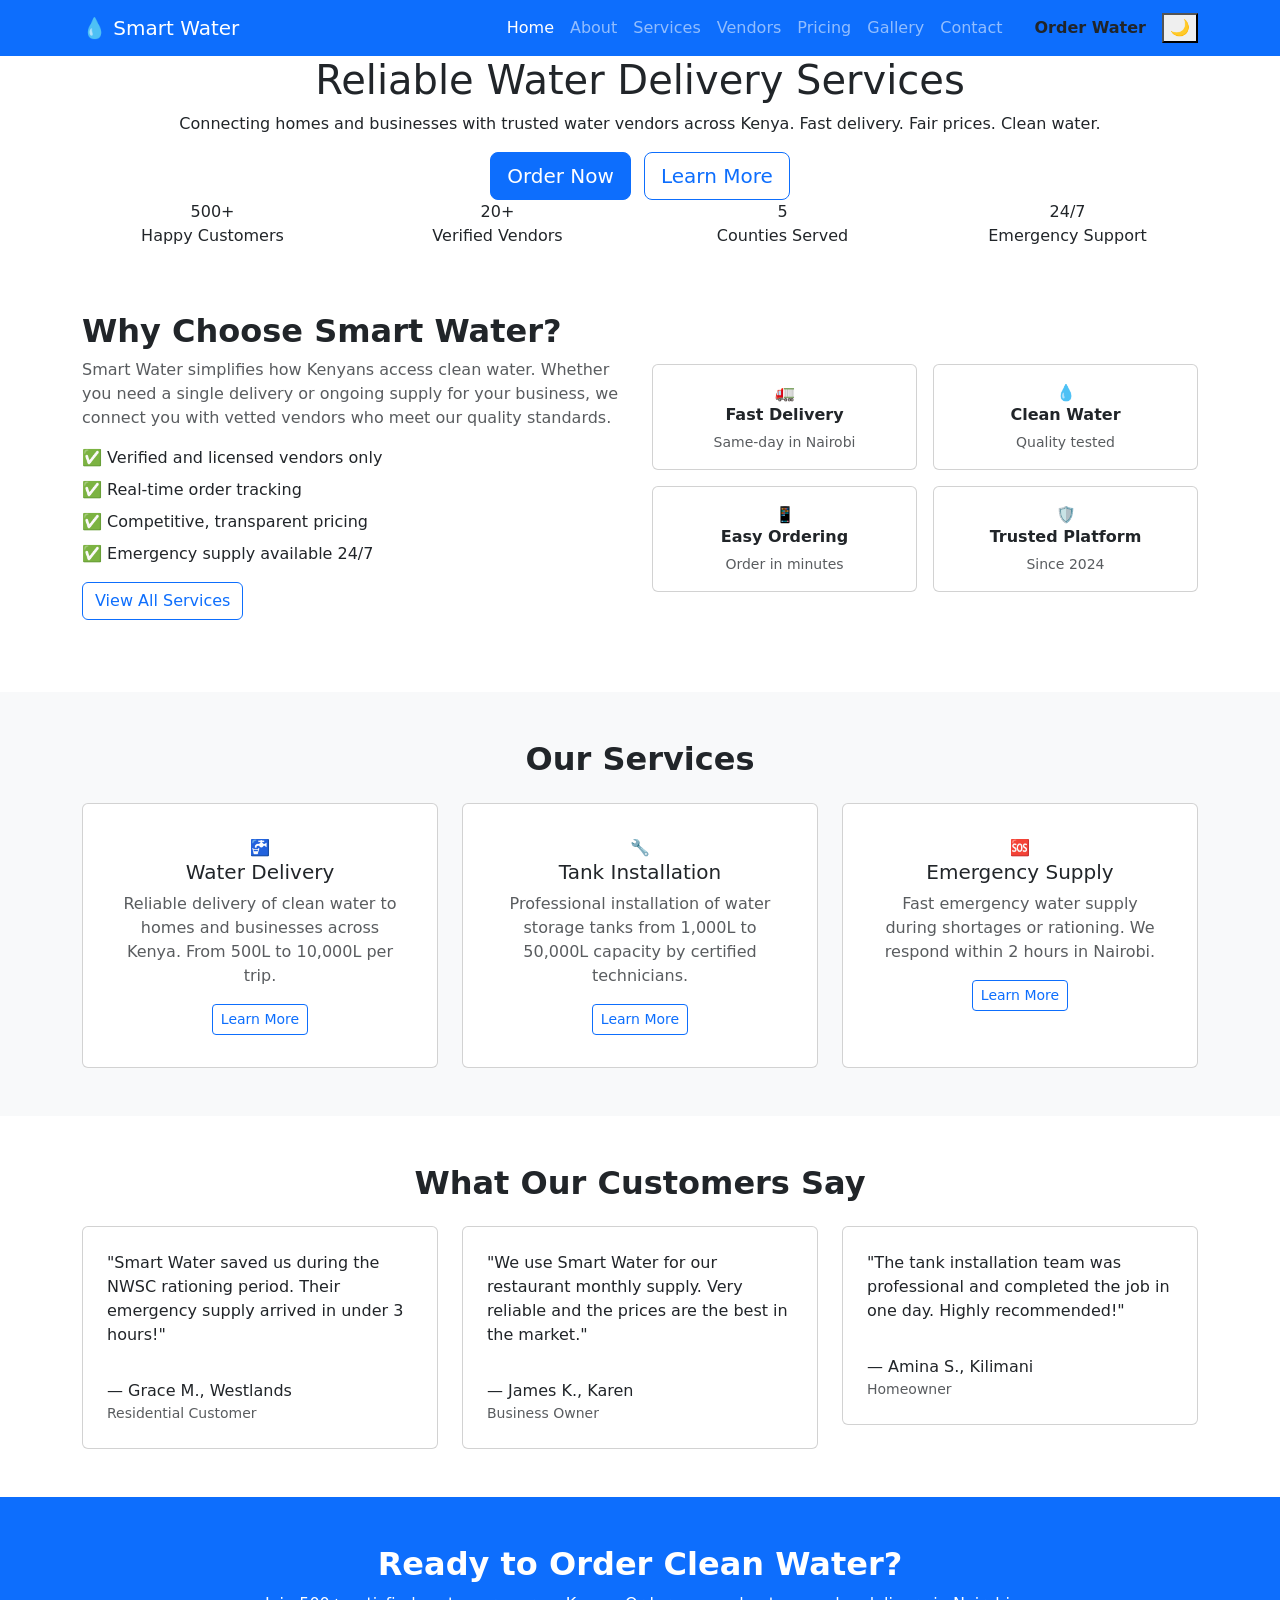
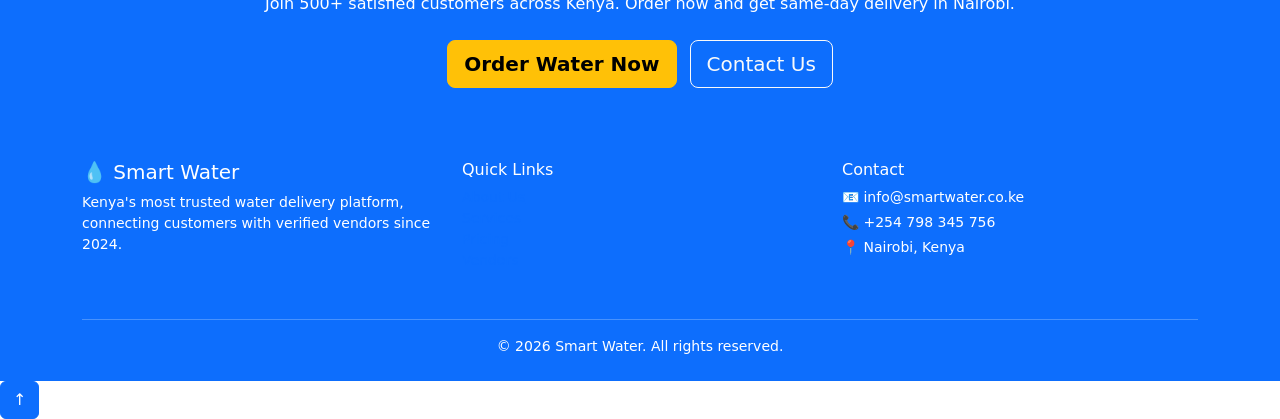
==== index.html @ ba1963ff "Add index.html skeleton with basic structure" ====
<!DOCTYPE html>
<html lang="en">
<head>
    <meta charset="UTF-8">
    <meta name="viewport" content="width=device-width, initial-scale=1.0">
    <title>Smart Water - Reliable Water Delivery in Kenya</title>
    <meta name="description" content="Smart Water connects homes and businesses with trusted water vendors across Kenya. Fast, reliable, and affordable.">
    <link href="https://cdn.jsdelivr.net/npm/bootstrap@5.3.7/dist/css/bootstrap.min.css" rel="stylesheet">
    <link rel="stylesheet" href="css/style.css">
</head>
<body>

<nav class="navbar navbar-expand-lg navbar-dark bg-primary sticky-top">
    <div class="container">
        <a class="navbar-brand" href="index.html">💧 Smart Water</a>
        <button class="navbar-toggler" type="button" data-bs-toggle="collapse" data-bs-target="#navbarNav" aria-controls="navbarNav" aria-expanded="false" aria-label="Toggle navigation">
            <span class="navbar-toggler-icon"></span>
        </button>
        <div class="collapse navbar-collapse" id="navbarNav">
            <ul class="navbar-nav ms-auto align-items-lg-center">
                <li class="nav-item"><a class="nav-link active" href="index.html">Home</a></li>
                <li class="nav-item"><a class="nav-link" href="about.html">About</a></li>
                <li class="nav-item"><a class="nav-link" href="services.html">Services</a></li>
                <li class="nav-item"><a class="nav-link" href="vendors.html">Vendors</a></li>
                <li class="nav-item"><a class="nav-link" href="pricing.html">Pricing</a></li>
                <li class="nav-item"><a class="nav-link" href="gallery.html">Gallery</a></li>
                <li class="nav-item"><a class="nav-link" href="contact.html">Contact</a></li>
                <li class="nav-item"><a class="nav-link btn btn-warning text-dark px-3 ms-2 fw-bold" href="order.html">Order Water</a></li>
                <li class="nav-item"><button id="darkToggle" title="Toggle dark mode">🌙</button></li>
            </ul>
        </div>
    </div>
</nav>

<!-- Hero -->
<section class="hero text-center">
    <div class="container">
        <h1>Reliable Water Delivery Services</h1>
        <p>Connecting homes and businesses with trusted water vendors across Kenya. Fast delivery. Fair prices. Clean water.</p>
        <a href="order.html" class="btn btn-primary btn-lg me-2">Order Now</a>
        <a href="about.html" class="btn btn-outline-primary btn-lg">Learn More</a>
    </div>
</section>

<!-- Stats -->
<section class="stats-section">
    <div class="container">
        <div class="row text-center">
            <div class="col-md-3 col-6 mb-3">
                <div class="stat-number">500+</div>
                <div>Happy Customers</div>
            </div>
            <div class="col-md-3 col-6 mb-3">
                <div class="stat-number">20+</div>
                <div>Verified Vendors</div>
            </div>
            <div class="col-md-3 col-6 mb-3">
                <div class="stat-number">5</div>
                <div>Counties Served</div>
            </div>
            <div class="col-md-3 col-6 mb-3">
                <div class="stat-number">24/7</div>
                <div>Emergency Support</div>
            </div>
        </div>
    </div>
</section>

<!-- Why Choose Us -->
<section class="container py-5">
    <div class="row align-items-center">
        <div class="col-lg-6 mb-4">
            <h2 class="fw-bold">Why Choose Smart Water?</h2>
            <p class="text-muted">Smart Water simplifies how Kenyans access clean water. Whether you need a single delivery or ongoing supply for your business, we connect you with vetted vendors who meet our quality standards.</p>
            <ul class="list-unstyled">
                <li class="mb-2">✅ Verified and licensed vendors only</li>
                <li class="mb-2">✅ Real-time order tracking</li>
                <li class="mb-2">✅ Competitive, transparent pricing</li>
                <li class="mb-2">✅ Emergency supply available 24/7</li>
            </ul>
            <a href="services.html" class="btn btn-outline-primary">View All Services</a>
        </div>
        <div class="col-lg-6">
            <div class="row g-3">
                <div class="col-6">
                    <div class="card text-center p-3">
                        <div class="service-icon">🚛</div>
                        <h6 class="fw-bold">Fast Delivery</h6>
                        <small class="text-muted">Same-day in Nairobi</small>
                    </div>
                </div>
                <div class="col-6">
                    <div class="card text-center p-3">
                        <div class="service-icon">💧</div>
                        <h6 class="fw-bold">Clean Water</h6>
                        <small class="text-muted">Quality tested</small>
                    </div>
                </div>
                <div class="col-6">
                    <div class="card text-center p-3">
                        <div class="service-icon">📱</div>
                        <h6 class="fw-bold">Easy Ordering</h6>
                        <small class="text-muted">Order in minutes</small>
                    </div>
                </div>
                <div class="col-6">
                    <div class="card text-center p-3">
                        <div class="service-icon">🛡️</div>
                        <h6 class="fw-bold">Trusted Platform</h6>
                        <small class="text-muted">Since 2024</small>
                    </div>
                </div>
            </div>
        </div>
    </div>
</section>

<!-- Services -->
<section class="bg-light py-5">
    <div class="container">
        <h2 class="text-center fw-bold mb-4">Our Services</h2>
        <div class="row g-4">
            <div class="col-md-4">
                <div class="card h-100 text-center p-3">
                    <div class="card-body">
                        <div class="service-icon">🚰</div>
                        <h5>Water Delivery</h5>
                        <p class="text-muted">Reliable delivery of clean water to homes and businesses across Kenya. From 500L to 10,000L per trip.</p>
                        <a href="services.html" class="btn btn-outline-primary btn-sm">Learn More</a>
                    </div>
                </div>
            </div>
            <div class="col-md-4">
                <div class="card h-100 text-center p-3">
                    <div class="card-body">
                        <div class="service-icon">🔧</div>
                        <h5>Tank Installation</h5>
                        <p class="text-muted">Professional installation of water storage tanks from 1,000L to 50,000L capacity by certified technicians.</p>
                        <a href="services.html" class="btn btn-outline-primary btn-sm">Learn More</a>
                    </div>
                </div>
            </div>
            <div class="col-md-4">
                <div class="card h-100 text-center p-3">
                    <div class="card-body">
                        <div class="service-icon">🆘</div>
                        <h5>Emergency Supply</h5>
                        <p class="text-muted">Fast emergency water supply during shortages or rationing. We respond within 2 hours in Nairobi.</p>
                        <a href="services.html" class="btn btn-outline-primary btn-sm">Learn More</a>
                    </div>
                </div>
            </div>
        </div>
    </div>
</section>

<!-- Testimonials -->
<section class="container py-5">
    <h2 class="text-center fw-bold mb-4">What Our Customers Say</h2>
    <div class="row g-4">
        <div class="col-md-4">
            <div class="card testimonial-card p-4">
                <p class="quote">"Smart Water saved us during the NWSC rationing period. Their emergency supply arrived in under 3 hours!"</p>
                <div class="author mt-3">— Grace M., Westlands</div>
                <small class="text-muted">Residential Customer</small>
            </div>
        </div>
        <div class="col-md-4">
            <div class="card testimonial-card p-4">
                <p class="quote">"We use Smart Water for our restaurant monthly supply. Very reliable and the prices are the best in the market."</p>
                <div class="author mt-3">— James K., Karen</div>
                <small class="text-muted">Business Owner</small>
            </div>
        </div>
        <div class="col-md-4">
            <div class="card testimonial-card p-4">
                <p class="quote">"The tank installation team was professional and completed the job in one day. Highly recommended!"</p>
                <div class="author mt-3">— Amina S., Kilimani</div>
                <small class="text-muted">Homeowner</small>
            </div>
        </div>
    </div>
</section>

<!-- CTA -->
<section class="bg-primary text-white text-center py-5">
    <div class="container">
        <h2 class="fw-bold">Ready to Order Clean Water?</h2>
        <p class="mb-4">Join 500+ satisfied customers across Kenya. Order now and get same-day delivery in Nairobi.</p>
        <a href="order.html" class="btn btn-warning btn-lg fw-bold me-2">Order Water Now</a>
        <a href="contact.html" class="btn btn-outline-light btn-lg">Contact Us</a>
    </div>
</section>

<footer class="bg-primary text-white p-4">
    <div class="container">
        <div class="row">
            <div class="col-md-4 mb-3">
                <h5>💧 Smart Water</h5>
                <p class="small">Kenya's most trusted water delivery platform, connecting customers with verified vendors since 2024.</p>
            </div>
            <div class="col-md-4 mb-3">
                <h6>Quick Links</h6>
                <ul class="list-unstyled small">
                    <li><a href="about.html">About Us</a></li>
                    <li><a href="services.html">Services</a></li>
                    <li><a href="pricing.html">Pricing</a></li>
                    <li><a href="vendors.html">Vendors</a></li>
                </ul>
            </div>
            <div class="col-md-4 mb-3">
                <h6>Contact</h6>
                <p class="small mb-1">📧 info@smartwater.co.ke</p>
                <p class="small mb-1">📞 +254 798 345 756</p>
                <p class="small">📍 Nairobi, Kenya</p>
            </div>
        </div>
        <hr class="border-light">
        <p class="text-center small mb-0">&copy; 2026 Smart Water. All rights reserved.</p>
    </div>
</footer>

<button id="backToTop" class="btn btn-primary" title="Back to top">↑</button>

<script src="https://cdn.jsdelivr.net/npm/bootstrap@5.3.7/dist/js/bootstrap.bundle.min.js"></script>
<script src="js/script.js"></script>
</body>
</html>
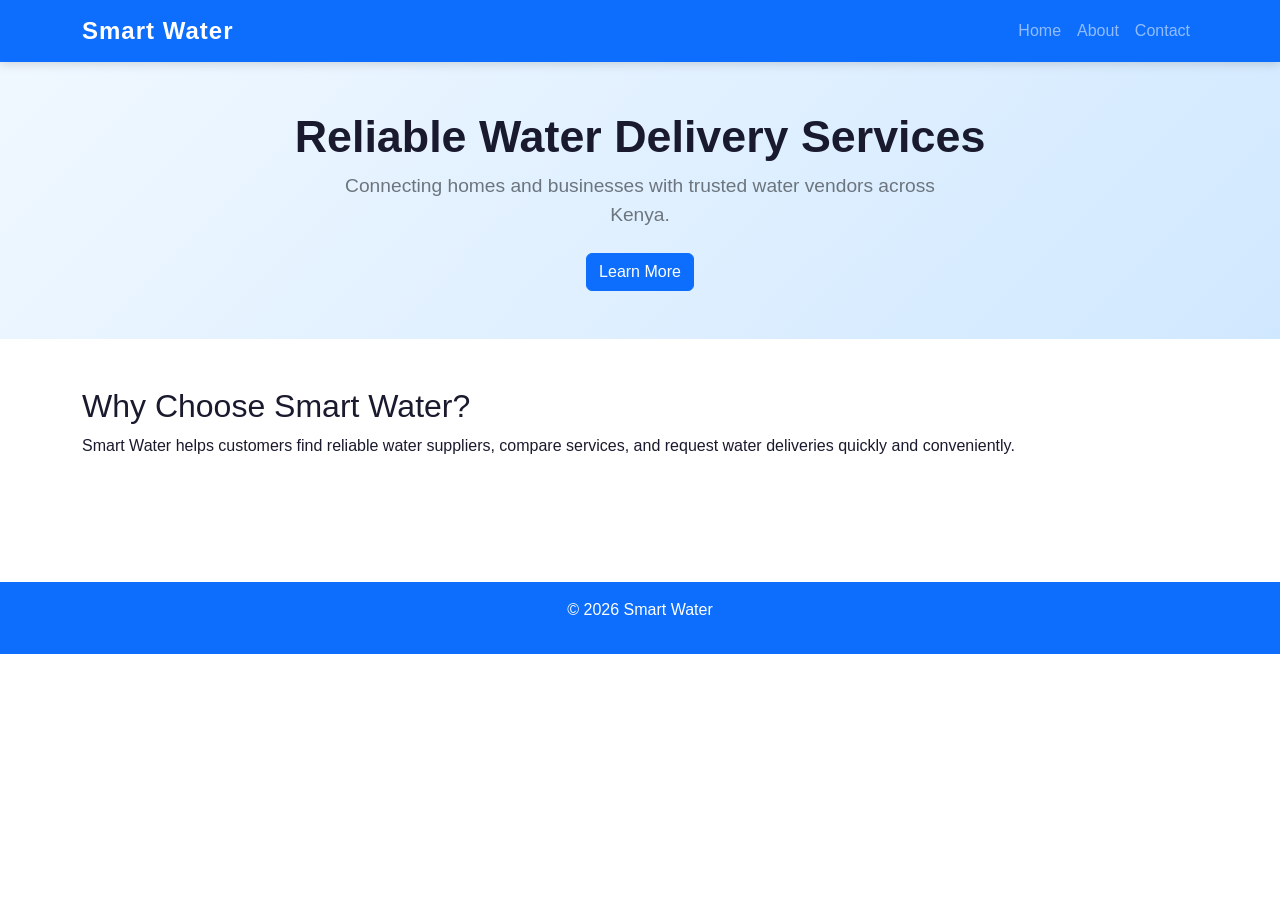
==== commit e8e050cf: "Develop homepage content and hero section" ====
--- a/index.html
+++ b/index.html
@@ -3,226 +3,52 @@
 <head>
     <meta charset="UTF-8">
     <meta name="viewport" content="width=device-width, initial-scale=1.0">
-    <title>Smart Water - Reliable Water Delivery in Kenya</title>
-    <meta name="description" content="Smart Water connects homes and businesses with trusted water vendors across Kenya. Fast, reliable, and affordable.">
+    <title>Smart Water - Home</title>
+
     <link href="https://cdn.jsdelivr.net/npm/bootstrap@5.3.7/dist/css/bootstrap.min.css" rel="stylesheet">
     <link rel="stylesheet" href="css/style.css">
 </head>
 <body>
 
-<nav class="navbar navbar-expand-lg navbar-dark bg-primary sticky-top">
+<nav class="navbar navbar-expand-lg navbar-dark bg-primary">
     <div class="container">
-        <a class="navbar-brand" href="index.html">💧 Smart Water</a>
-        <button class="navbar-toggler" type="button" data-bs-toggle="collapse" data-bs-target="#navbarNav" aria-controls="navbarNav" aria-expanded="false" aria-label="Toggle navigation">
+        <a class="navbar-brand" href="index.html">Smart Water</a>
+
+        <button class="navbar-toggler" type="button" data-bs-toggle="collapse" data-bs-target="#navbarNav">
             <span class="navbar-toggler-icon"></span>
         </button>
+
         <div class="collapse navbar-collapse" id="navbarNav">
-            <ul class="navbar-nav ms-auto align-items-lg-center">
-                <li class="nav-item"><a class="nav-link active" href="index.html">Home</a></li>
+            <ul class="navbar-nav ms-auto">
+                <li class="nav-item"><a class="nav-link" href="index.html">Home</a></li>
                 <li class="nav-item"><a class="nav-link" href="about.html">About</a></li>
-                <li class="nav-item"><a class="nav-link" href="services.html">Services</a></li>
-                <li class="nav-item"><a class="nav-link" href="vendors.html">Vendors</a></li>
-                <li class="nav-item"><a class="nav-link" href="pricing.html">Pricing</a></li>
-                <li class="nav-item"><a class="nav-link" href="gallery.html">Gallery</a></li>
                 <li class="nav-item"><a class="nav-link" href="contact.html">Contact</a></li>
-                <li class="nav-item"><a class="nav-link btn btn-warning text-dark px-3 ms-2 fw-bold" href="order.html">Order Water</a></li>
-                <li class="nav-item"><button id="darkToggle" title="Toggle dark mode">🌙</button></li>
             </ul>
         </div>
     </div>
 </nav>
 
-<!-- Hero -->
-<section class="hero text-center">
+<section class="hero text-center py-5">
     <div class="container">
         <h1>Reliable Water Delivery Services</h1>
-        <p>Connecting homes and businesses with trusted water vendors across Kenya. Fast delivery. Fair prices. Clean water.</p>
-        <a href="order.html" class="btn btn-primary btn-lg me-2">Order Now</a>
-        <a href="about.html" class="btn btn-outline-primary btn-lg">Learn More</a>
+        <p>Connecting homes and businesses with trusted water vendors across Kenya.</p>
+        <a href="about.html" class="btn btn-primary">Learn More</a>
     </div>
 </section>
 
-<!-- Stats -->
-<section class="stats-section">
-    <div class="container">
-        <div class="row text-center">
-            <div class="col-md-3 col-6 mb-3">
-                <div class="stat-number">500+</div>
-                <div>Happy Customers</div>
-            </div>
-            <div class="col-md-3 col-6 mb-3">
-                <div class="stat-number">20+</div>
-                <div>Verified Vendors</div>
-            </div>
-            <div class="col-md-3 col-6 mb-3">
-                <div class="stat-number">5</div>
-                <div>Counties Served</div>
-            </div>
-            <div class="col-md-3 col-6 mb-3">
-                <div class="stat-number">24/7</div>
-                <div>Emergency Support</div>
-            </div>
-        </div>
-    </div>
+<section class="container py-5">
+    <h2>Why Choose Smart Water?</h2>
+    <p>
+        Smart Water helps customers find reliable water suppliers,
+        compare services, and request water deliveries quickly and conveniently.
+    </p>
 </section>
 
-<!-- Why Choose Us -->
-<section class="container py-5">
-    <div class="row align-items-center">
-        <div class="col-lg-6 mb-4">
-            <h2 class="fw-bold">Why Choose Smart Water?</h2>
-            <p class="text-muted">Smart Water simplifies how Kenyans access clean water. Whether you need a single delivery or ongoing supply for your business, we connect you with vetted vendors who meet our quality standards.</p>
-            <ul class="list-unstyled">
-                <li class="mb-2">✅ Verified and licensed vendors only</li>
-                <li class="mb-2">✅ Real-time order tracking</li>
-                <li class="mb-2">✅ Competitive, transparent pricing</li>
-                <li class="mb-2">✅ Emergency supply available 24/7</li>
-            </ul>
-            <a href="services.html" class="btn btn-outline-primary">View All Services</a>
-        </div>
-        <div class="col-lg-6">
-            <div class="row g-3">
-                <div class="col-6">
-                    <div class="card text-center p-3">
-                        <div class="service-icon">🚛</div>
-                        <h6 class="fw-bold">Fast Delivery</h6>
-                        <small class="text-muted">Same-day in Nairobi</small>
-                    </div>
-                </div>
-                <div class="col-6">
-                    <div class="card text-center p-3">
-                        <div class="service-icon">💧</div>
-                        <h6 class="fw-bold">Clean Water</h6>
-                        <small class="text-muted">Quality tested</small>
-                    </div>
-                </div>
-                <div class="col-6">
-                    <div class="card text-center p-3">
-                        <div class="service-icon">📱</div>
-                        <h6 class="fw-bold">Easy Ordering</h6>
-                        <small class="text-muted">Order in minutes</small>
-                    </div>
-                </div>
-                <div class="col-6">
-                    <div class="card text-center p-3">
-                        <div class="service-icon">🛡️</div>
-                        <h6 class="fw-bold">Trusted Platform</h6>
-                        <small class="text-muted">Since 2024</small>
-                    </div>
-                </div>
-            </div>
-        </div>
-    </div>
-</section>
-
-<!-- Services -->
-<section class="bg-light py-5">
-    <div class="container">
-        <h2 class="text-center fw-bold mb-4">Our Services</h2>
-        <div class="row g-4">
-            <div class="col-md-4">
-                <div class="card h-100 text-center p-3">
-                    <div class="card-body">
-                        <div class="service-icon">🚰</div>
-                        <h5>Water Delivery</h5>
-                        <p class="text-muted">Reliable delivery of clean water to homes and businesses across Kenya. From 500L to 10,000L per trip.</p>
-                        <a href="services.html" class="btn btn-outline-primary btn-sm">Learn More</a>
-                    </div>
-                </div>
-            </div>
-            <div class="col-md-4">
-                <div class="card h-100 text-center p-3">
-                    <div class="card-body">
-                        <div class="service-icon">🔧</div>
-                        <h5>Tank Installation</h5>
-                        <p class="text-muted">Professional installation of water storage tanks from 1,000L to 50,000L capacity by certified technicians.</p>
-                        <a href="services.html" class="btn btn-outline-primary btn-sm">Learn More</a>
-                    </div>
-                </div>
-            </div>
-            <div class="col-md-4">
-                <div class="card h-100 text-center p-3">
-                    <div class="card-body">
-                        <div class="service-icon">🆘</div>
-                        <h5>Emergency Supply</h5>
-                        <p class="text-muted">Fast emergency water supply during shortages or rationing. We respond within 2 hours in Nairobi.</p>
-                        <a href="services.html" class="btn btn-outline-primary btn-sm">Learn More</a>
-                    </div>
-                </div>
-            </div>
-        </div>
-    </div>
-</section>
-
-<!-- Testimonials -->
-<section class="container py-5">
-    <h2 class="text-center fw-bold mb-4">What Our Customers Say</h2>
-    <div class="row g-4">
-        <div class="col-md-4">
-            <div class="card testimonial-card p-4">
-                <p class="quote">"Smart Water saved us during the NWSC rationing period. Their emergency supply arrived in under 3 hours!"</p>
-                <div class="author mt-3">— Grace M., Westlands</div>
-                <small class="text-muted">Residential Customer</small>
-            </div>
-        </div>
-        <div class="col-md-4">
-            <div class="card testimonial-card p-4">
-                <p class="quote">"We use Smart Water for our restaurant monthly supply. Very reliable and the prices are the best in the market."</p>
-                <div class="author mt-3">— James K., Karen</div>
-                <small class="text-muted">Business Owner</small>
-            </div>
-        </div>
-        <div class="col-md-4">
-            <div class="card testimonial-card p-4">
-                <p class="quote">"The tank installation team was professional and completed the job in one day. Highly recommended!"</p>
-                <div class="author mt-3">— Amina S., Kilimani</div>
-                <small class="text-muted">Homeowner</small>
-            </div>
-        </div>
-    </div>
-</section>
-
-<!-- CTA -->
-<section class="bg-primary text-white text-center py-5">
-    <div class="container">
-        <h2 class="fw-bold">Ready to Order Clean Water?</h2>
-        <p class="mb-4">Join 500+ satisfied customers across Kenya. Order now and get same-day delivery in Nairobi.</p>
-        <a href="order.html" class="btn btn-warning btn-lg fw-bold me-2">Order Water Now</a>
-        <a href="contact.html" class="btn btn-outline-light btn-lg">Contact Us</a>
-    </div>
-</section>
-
-<footer class="bg-primary text-white p-4">
-    <div class="container">
-        <div class="row">
-            <div class="col-md-4 mb-3">
-                <h5>💧 Smart Water</h5>
-                <p class="small">Kenya's most trusted water delivery platform, connecting customers with verified vendors since 2024.</p>
-            </div>
-            <div class="col-md-4 mb-3">
-                <h6>Quick Links</h6>
-                <ul class="list-unstyled small">
-                    <li><a href="about.html">About Us</a></li>
-                    <li><a href="services.html">Services</a></li>
-                    <li><a href="pricing.html">Pricing</a></li>
-                    <li><a href="vendors.html">Vendors</a></li>
-                </ul>
-            </div>
-            <div class="col-md-4 mb-3">
-                <h6>Contact</h6>
-                <p class="small mb-1">📧 info@smartwater.co.ke</p>
-                <p class="small mb-1">📞 +254 798 345 756</p>
-                <p class="small">📍 Nairobi, Kenya</p>
-            </div>
-        </div>
-        <hr class="border-light">
-        <p class="text-center small mb-0">&copy; 2026 Smart Water. All rights reserved.</p>
-    </div>
+<footer class="bg-primary text-white text-center p-3">
+    <p>&copy; 2026 Smart Water</p>
 </footer>
 
-<button id="backToTop" class="btn btn-primary" title="Back to top">↑</button>
+<script src="https://cdn.jsdelivr.net/npm/bootstrap@5.3.7/dist/js/bootstrap.bundle.min.js"></script>
 
-<script src="https://cdn.jsdelivr.net/npm/bootstrap@5.3.7/dist/js/bootstrap.bundle.min.js"></script>
-<script src="js/script.js"></script>
 </body>
-</html>
+</html>
--- a/css/style.css
+++ b/css/style.css
@@ -0,0 +1,201 @@
+/* =========================================
+   Smart Water - Main Stylesheet
+   ========================================= */
+
+:root {
+  --primary: #0d6efd;
+  --primary-dark: #0b5ed7;
+  --accent: #17a2b8;
+  --light-bg: #f0f8ff;
+  --text-dark: #1a1a2e;
+  --text-muted: #6c757d;
+  --card-shadow: 0 4px 16px rgba(13,110,253,0.10);
+  --transition: all 0.3s ease;
+}
+
+/* Dark Mode */
+body.dark-mode {
+  background-color: #121212;
+  color: #e0e0e0;
+}
+body.dark-mode .navbar { background-color: #1a1a2e !important; }
+body.dark-mode .card { background-color: #1e1e2e; border-color: #333; color: #e0e0e0; }
+body.dark-mode footer { background-color: #1a1a2e !important; }
+body.dark-mode .page-header { background: linear-gradient(135deg, #1a1a2e, #0d3b6e); }
+body.dark-mode .hero { background-color: #1e1e2e; }
+body.dark-mode .table { color: #e0e0e0; }
+body.dark-mode .form-control,
+body.dark-mode .form-select { background-color: #2a2a3e; color: #e0e0e0; border-color: #444; }
+
+/* General */
+body {
+  font-family: 'Segoe UI', Arial, sans-serif;
+  color: var(--text-dark);
+  transition: var(--transition);
+}
+
+a { transition: var(--transition); }
+
+/* Navbar */
+.navbar {
+  box-shadow: 0 2px 10px rgba(0,0,0,0.15);
+}
+.navbar-brand {
+  font-size: 1.5rem;
+  font-weight: 700;
+  letter-spacing: 1px;
+}
+.nav-link { font-weight: 500; }
+.nav-link:hover { color: #a8d4ff !important; }
+
+/* Dark Mode Toggle */
+#darkToggle {
+  cursor: pointer;
+  font-size: 1.2rem;
+  border: none;
+  background: transparent;
+  color: white;
+  margin-left: 10px;
+}
+
+/* Hero Section */
+.hero {
+  background: linear-gradient(135deg, var(--light-bg), #d0e8ff);
+  padding: 80px 0;
+}
+.hero h1 {
+  font-size: 2.8rem;
+  font-weight: 700;
+  color: var(--text-dark);
+}
+.hero p {
+  font-size: 1.2rem;
+  color: var(--text-muted);
+  max-width: 600px;
+  margin: 0 auto 1.5rem;
+}
+
+/* Page Header (inner pages) */
+.page-header {
+  background: linear-gradient(135deg, #0d6efd, #17a2b8);
+  color: white;
+  text-align: center;
+  padding: 60px 0;
+}
+.page-header h1 { font-weight: 700; margin-bottom: 0.5rem; }
+.page-header p { opacity: 0.9; font-size: 1.1rem; }
+
+/* Cards */
+.card {
+  border: none;
+  box-shadow: var(--card-shadow);
+  border-radius: 12px;
+  transition: var(--transition);
+}
+.card:hover {
+  transform: translateY(-5px);
+  box-shadow: 0 8px 24px rgba(13,110,253,0.18);
+}
+.card-body h4, .card-body h5 { color: var(--primary); font-weight: 600; }
+
+/* Service Icon Cards */
+.service-icon {
+  font-size: 2.5rem;
+  margin-bottom: 1rem;
+}
+
+/* Stats Section */
+.stats-section {
+  background: linear-gradient(135deg, var(--primary), #17a2b8);
+  color: white;
+  padding: 60px 0;
+}
+.stat-number {
+  font-size: 2.5rem;
+  font-weight: 700;
+}
+
+/* Testimonials */
+.testimonial-card {
+  border-left: 4px solid var(--primary);
+}
+.testimonial-card .quote { font-style: italic; font-size: 1.05rem; }
+.testimonial-card .author { font-weight: 600; color: var(--primary); }
+
+/* Forms */
+.custom-form .form-control,
+.custom-form .form-select {
+  border-radius: 8px;
+  padding: 12px 16px;
+  border: 2px solid #e0e0e0;
+  transition: var(--transition);
+}
+.custom-form .form-control:focus,
+.custom-form .form-select:focus {
+  border-color: var(--primary);
+  box-shadow: 0 0 0 3px rgba(13,110,253,0.15);
+}
+.custom-form label { font-weight: 600; color: var(--text-dark); }
+
+/* Validation Styles */
+.form-control.is-valid { border-color: #28a745; }
+.form-control.is-invalid { border-color: #dc3545; }
+.invalid-feedback { display: block; }
+
+/* Gallery */
+.gallery-img {
+  width: 100%;
+  height: 220px;
+  object-fit: cover;
+  border-radius: 10px;
+  transition: var(--transition);
+}
+.gallery-item:hover .gallery-img {
+  transform: scale(1.03);
+  box-shadow: 0 8px 24px rgba(0,0,0,0.18);
+}
+.gallery-filter .btn {
+  border-radius: 50px;
+  padding: 6px 20px;
+  margin: 4px;
+}
+
+/* Pricing */
+.pricing-card { text-align: center; }
+.pricing-card .price { font-size: 2.5rem; font-weight: 700; color: var(--primary); }
+.pricing-card .period { color: var(--text-muted); font-size: 0.9rem; }
+.pricing-card.featured { border: 3px solid var(--primary); }
+.pricing-card.featured .card-header {
+  background: var(--primary);
+  color: white;
+  font-weight: 700;
+}
+
+/* Table */
+.table-hover tbody tr:hover { background-color: #e8f0fe; }
+
+/* Footer */
+footer {
+  margin-top: 60px;
+}
+footer a { color: #a8d4ff; text-decoration: none; }
+footer a:hover { color: white; }
+
+/* Back to Top */
+#backToTop {
+  position: fixed;
+  bottom: 30px;
+  right: 30px;
+  display: none;
+  z-index: 999;
+  border-radius: 50%;
+  width: 48px;
+  height: 48px;
+  font-size: 1.3rem;
+}
+
+/* Responsive */
+@media (max-width: 768px) {
+  .hero h1 { font-size: 2rem; }
+  .stat-number { font-size: 2rem; }
+}
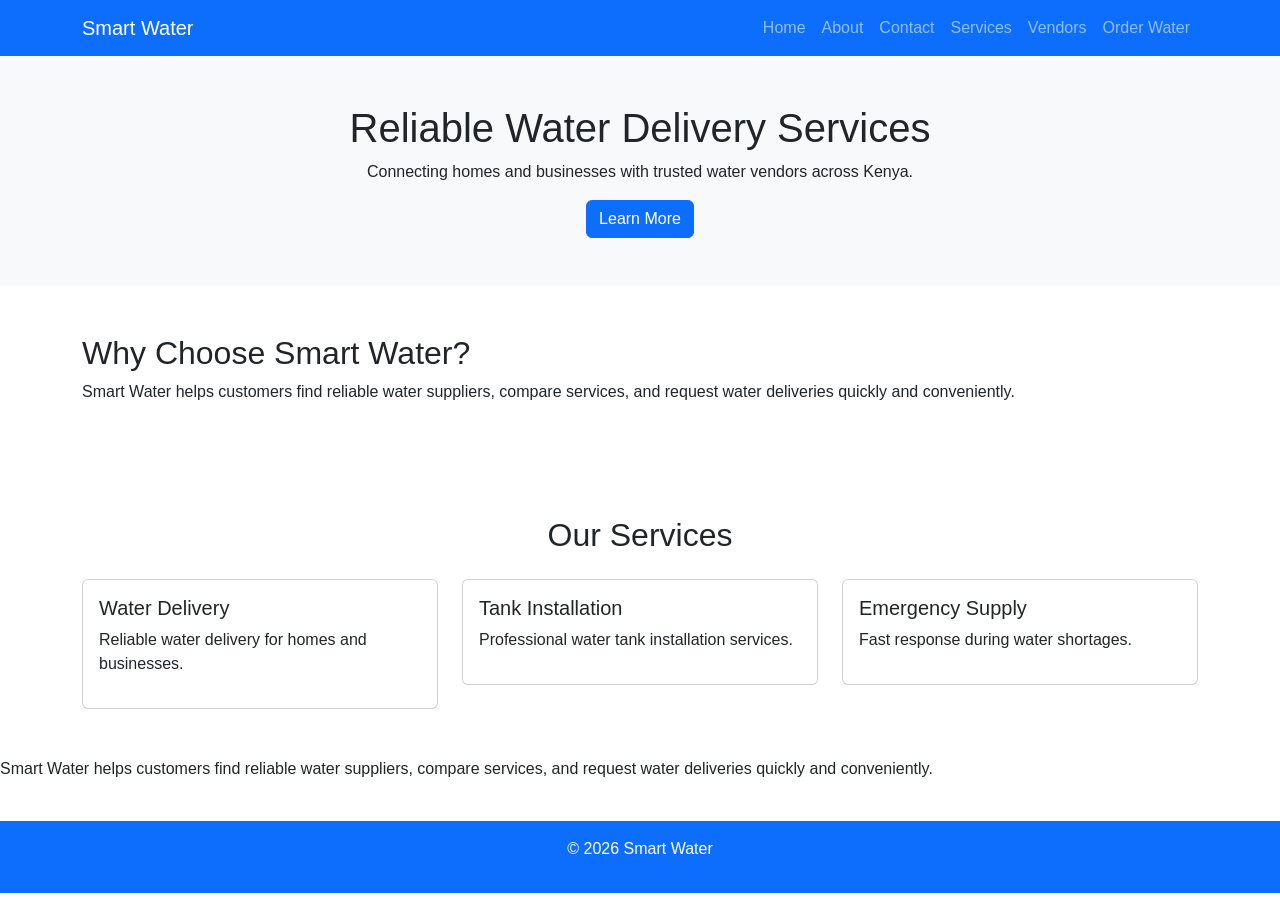
==== commit 2f0d6dc0: "Create services page" ====
--- a/index.html
+++ b/index.html
@@ -23,6 +23,10 @@
                 <li class="nav-item"><a class="nav-link" href="index.html">Home</a></li>
                 <li class="nav-item"><a class="nav-link" href="about.html">About</a></li>
                 <li class="nav-item"><a class="nav-link" href="contact.html">Contact</a></li>
+                <li class="nav-item"><a class="nav-link" href="services.html">Services</a></li>
+                <li class="nav-item"><a class="nav-link" href="vendors.html">Vendors</a></li>
+                <li class="nav-item"><a class="nav-link" href="order.html">Order Water</a></li>
+                
             </ul>
         </div>
     </div>
@@ -44,6 +48,44 @@
     </p>
 </section>
 
+<section class="container py-5">
+    <h2 class="text-center mb-4">Our Services</h2>
+
+    <div class="row">
+        <div class="col-md-4">
+            <div class="card">
+                <div class="card-body">
+                    <h5>Water Delivery</h5>
+                    <p>Reliable water delivery for homes and businesses.</p>
+                </div>
+            </div>
+        </div>
+
+        <div class="col-md-4">
+            <div class="card">
+                <div class="card-body">
+                    <h5>Tank Installation</h5>
+                    <p>Professional water tank installation services.</p>
+                </div>
+            </div>
+        </div>
+
+        <div class="col-md-4">
+            <div class="card">
+                <div class="card-body">
+                    <h5>Emergency Supply</h5>
+                    <p>Fast response during water shortages.</p>
+                </div>
+            </div>
+        </div>
+    </div>
+</section>
+    <p>
+        Smart Water helps customers find reliable water suppliers,
+        compare services, and request water deliveries quickly and conveniently.
+    </p>
+</section>
+
 <footer class="bg-primary text-white text-center p-3">
     <p>&copy; 2026 Smart Water</p>
 </footer>
--- a/css/style.css
+++ b/css/style.css
@@ -1,201 +1,11 @@
-/* =========================================
-   Smart Water - Main Stylesheet
-   ========================================= */
-
-:root {
-  --primary: #0d6efd;
-  --primary-dark: #0b5ed7;
-  --accent: #17a2b8;
-  --light-bg: #f0f8ff;
-  --text-dark: #1a1a2e;
-  --text-muted: #6c757d;
-  --card-shadow: 0 4px 16px rgba(13,110,253,0.10);
-  --transition: all 0.3s ease;
+body{
+    font-family: Arial, sans-serif;
 }
 
-/* Dark Mode */
-body.dark-mode {
-  background-color: #121212;
-  color: #e0e0e0;
-}
-body.dark-mode .navbar { background-color: #1a1a2e !important; }
-body.dark-mode .card { background-color: #1e1e2e; border-color: #333; color: #e0e0e0; }
-body.dark-mode footer { background-color: #1a1a2e !important; }
-body.dark-mode .page-header { background: linear-gradient(135deg, #1a1a2e, #0d3b6e); }
-body.dark-mode .hero { background-color: #1e1e2e; }
-body.dark-mode .table { color: #e0e0e0; }
-body.dark-mode .form-control,
-body.dark-mode .form-select { background-color: #2a2a3e; color: #e0e0e0; border-color: #444; }
-
-/* General */
-body {
-  font-family: 'Segoe UI', Arial, sans-serif;
-  color: var(--text-dark);
-  transition: var(--transition);
+.hero{
+    background-color:#f8f9fa;
 }
 
-a { transition: var(--transition); }
-
-/* Navbar */
-.navbar {
-  box-shadow: 0 2px 10px rgba(0,0,0,0.15);
-}
-.navbar-brand {
-  font-size: 1.5rem;
-  font-weight: 700;
-  letter-spacing: 1px;
-}
-.nav-link { font-weight: 500; }
-.nav-link:hover { color: #a8d4ff !important; }
-
-/* Dark Mode Toggle */
-#darkToggle {
-  cursor: pointer;
-  font-size: 1.2rem;
-  border: none;
-  background: transparent;
-  color: white;
-  margin-left: 10px;
-}
-
-/* Hero Section */
-.hero {
-  background: linear-gradient(135deg, var(--light-bg), #d0e8ff);
-  padding: 80px 0;
-}
-.hero h1 {
-  font-size: 2.8rem;
-  font-weight: 700;
-  color: var(--text-dark);
-}
-.hero p {
-  font-size: 1.2rem;
-  color: var(--text-muted);
-  max-width: 600px;
-  margin: 0 auto 1.5rem;
-}
-
-/* Page Header (inner pages) */
-.page-header {
-  background: linear-gradient(135deg, #0d6efd, #17a2b8);
-  color: white;
-  text-align: center;
-  padding: 60px 0;
-}
-.page-header h1 { font-weight: 700; margin-bottom: 0.5rem; }
-.page-header p { opacity: 0.9; font-size: 1.1rem; }
-
-/* Cards */
-.card {
-  border: none;
-  box-shadow: var(--card-shadow);
-  border-radius: 12px;
-  transition: var(--transition);
-}
-.card:hover {
-  transform: translateY(-5px);
-  box-shadow: 0 8px 24px rgba(13,110,253,0.18);
-}
-.card-body h4, .card-body h5 { color: var(--primary); font-weight: 600; }
-
-/* Service Icon Cards */
-.service-icon {
-  font-size: 2.5rem;
-  margin-bottom: 1rem;
-}
-
-/* Stats Section */
-.stats-section {
-  background: linear-gradient(135deg, var(--primary), #17a2b8);
-  color: white;
-  padding: 60px 0;
-}
-.stat-number {
-  font-size: 2.5rem;
-  font-weight: 700;
-}
-
-/* Testimonials */
-.testimonial-card {
-  border-left: 4px solid var(--primary);
-}
-.testimonial-card .quote { font-style: italic; font-size: 1.05rem; }
-.testimonial-card .author { font-weight: 600; color: var(--primary); }
-
-/* Forms */
-.custom-form .form-control,
-.custom-form .form-select {
-  border-radius: 8px;
-  padding: 12px 16px;
-  border: 2px solid #e0e0e0;
-  transition: var(--transition);
-}
-.custom-form .form-control:focus,
-.custom-form .form-select:focus {
-  border-color: var(--primary);
-  box-shadow: 0 0 0 3px rgba(13,110,253,0.15);
-}
-.custom-form label { font-weight: 600; color: var(--text-dark); }
-
-/* Validation Styles */
-.form-control.is-valid { border-color: #28a745; }
-.form-control.is-invalid { border-color: #dc3545; }
-.invalid-feedback { display: block; }
-
-/* Gallery */
-.gallery-img {
-  width: 100%;
-  height: 220px;
-  object-fit: cover;
-  border-radius: 10px;
-  transition: var(--transition);
-}
-.gallery-item:hover .gallery-img {
-  transform: scale(1.03);
-  box-shadow: 0 8px 24px rgba(0,0,0,0.18);
-}
-.gallery-filter .btn {
-  border-radius: 50px;
-  padding: 6px 20px;
-  margin: 4px;
-}
-
-/* Pricing */
-.pricing-card { text-align: center; }
-.pricing-card .price { font-size: 2.5rem; font-weight: 700; color: var(--primary); }
-.pricing-card .period { color: var(--text-muted); font-size: 0.9rem; }
-.pricing-card.featured { border: 3px solid var(--primary); }
-.pricing-card.featured .card-header {
-  background: var(--primary);
-  color: white;
-  font-weight: 700;
-}
-
-/* Table */
-.table-hover tbody tr:hover { background-color: #e8f0fe; }
-
-/* Footer */
-footer {
-  margin-top: 60px;
-}
-footer a { color: #a8d4ff; text-decoration: none; }
-footer a:hover { color: white; }
-
-/* Back to Top */
-#backToTop {
-  position: fixed;
-  bottom: 30px;
-  right: 30px;
-  display: none;
-  z-index: 999;
-  border-radius: 50%;
-  width: 48px;
-  height: 48px;
-  font-size: 1.3rem;
-}
-
-/* Responsive */
-@media (max-width: 768px) {
-  .hero h1 { font-size: 2rem; }
-  .stat-number { font-size: 2rem; }
-}
+footer{
+    margin-top:40px;
+}
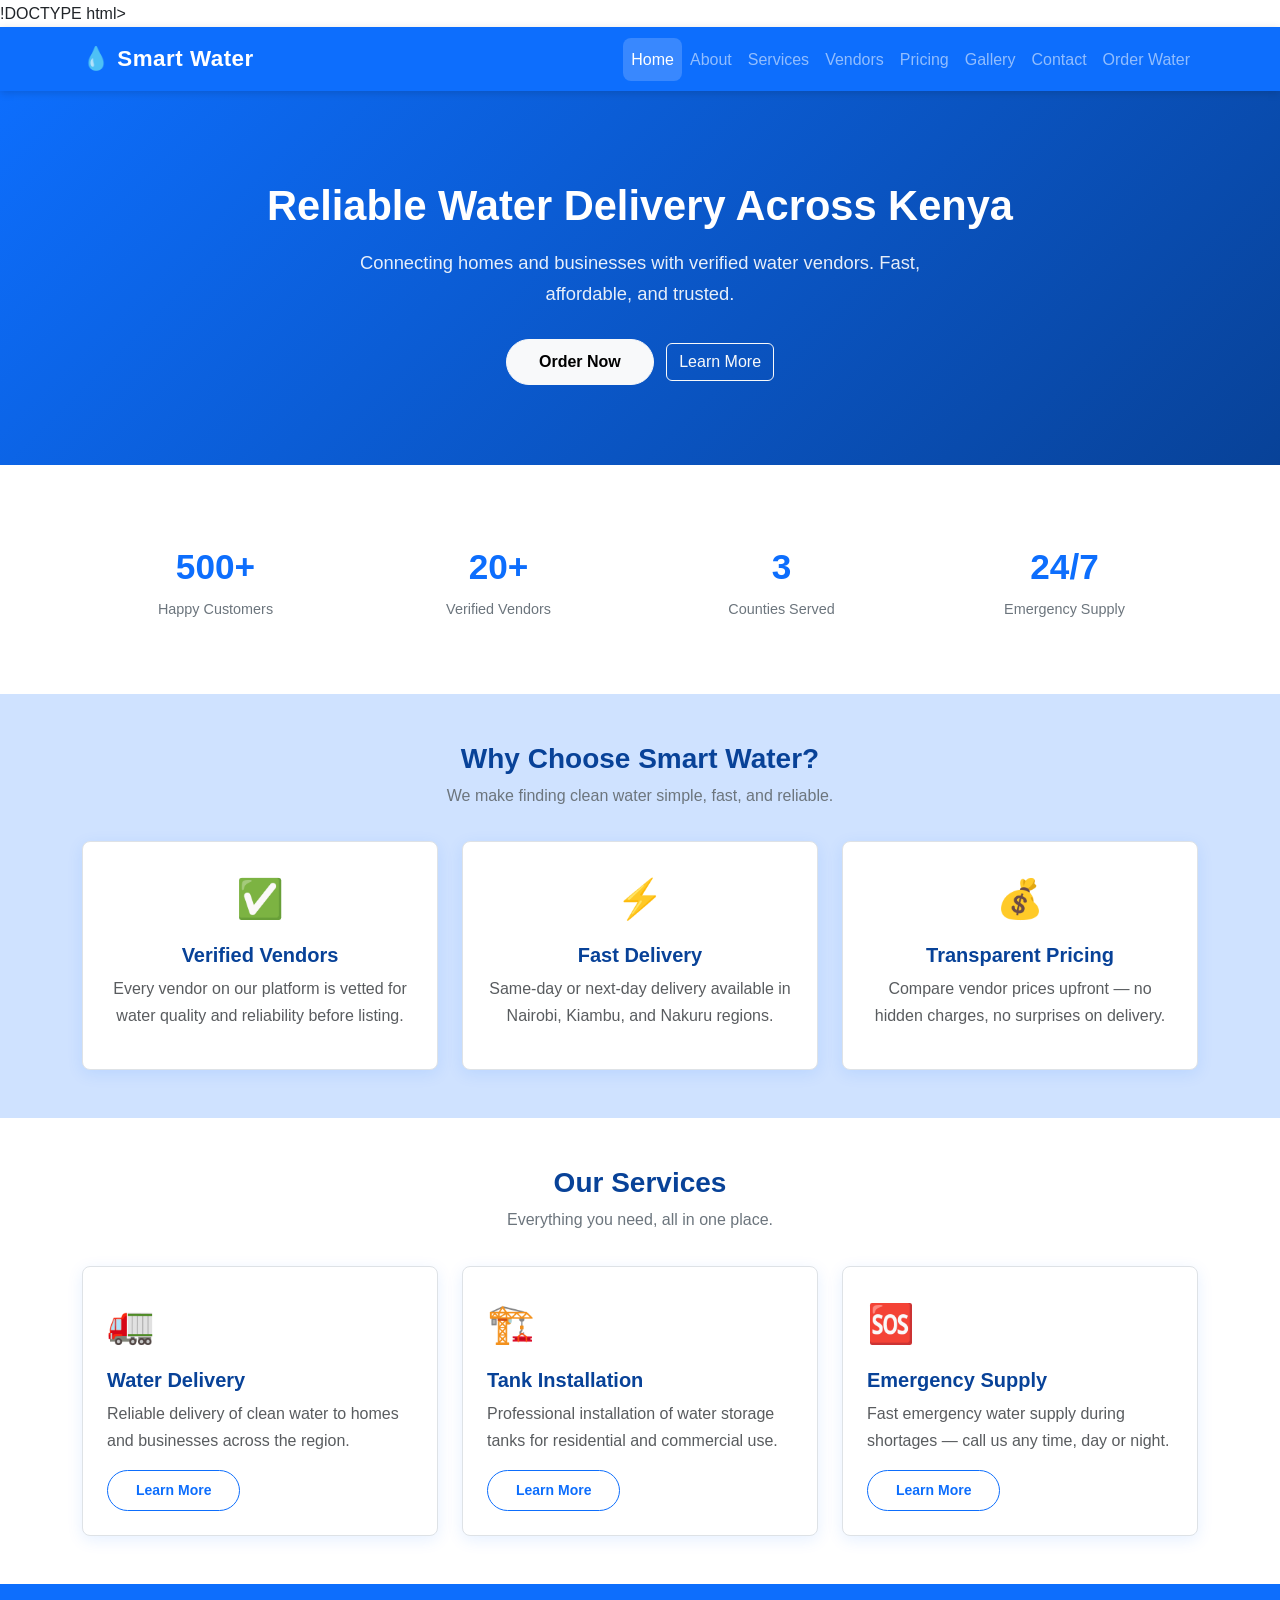
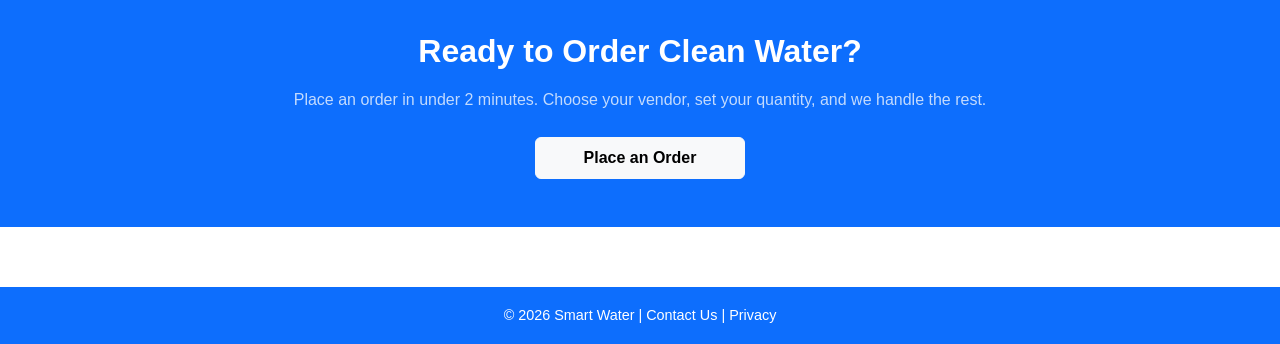
==== commit 1ba88594: "Improve homepage: fix markup, add stats section and CTA banner" ====
--- a/index.html
+++ b/index.html
@@ -1,96 +1,178 @@
-<!DOCTYPE html>
+!DOCTYPE html>
 <html lang="en">
 <head>
     <meta charset="UTF-8">
     <meta name="viewport" content="width=device-width, initial-scale=1.0">
-    <title>Smart Water - Home</title>
-
+    <title>Smart Water – Reliable Water Delivery in Kenya</title>
+ 
     <link href="https://cdn.jsdelivr.net/npm/bootstrap@5.3.7/dist/css/bootstrap.min.css" rel="stylesheet">
     <link rel="stylesheet" href="css/style.css">
 </head>
 <body>
-
+ 
+<!-- ===== NAVIGATION ===== -->
 <nav class="navbar navbar-expand-lg navbar-dark bg-primary">
     <div class="container">
-        <a class="navbar-brand" href="index.html">Smart Water</a>
-
-        <button class="navbar-toggler" type="button" data-bs-toggle="collapse" data-bs-target="#navbarNav">
+        <a class="navbar-brand" href="index.html">💧 Smart Water</a>
+ 
+        <button class="navbar-toggler" type="button"
+                data-bs-toggle="collapse" data-bs-target="#navbarNav"
+                aria-controls="navbarNav" aria-expanded="false"
+                aria-label="Toggle navigation">
             <span class="navbar-toggler-icon"></span>
         </button>
-
+ 
         <div class="collapse navbar-collapse" id="navbarNav">
             <ul class="navbar-nav ms-auto">
-                <li class="nav-item"><a class="nav-link" href="index.html">Home</a></li>
+                <li class="nav-item"><a class="nav-link active" aria-current="page" href="index.html">Home</a></li>
                 <li class="nav-item"><a class="nav-link" href="about.html">About</a></li>
-                <li class="nav-item"><a class="nav-link" href="contact.html">Contact</a></li>
                 <li class="nav-item"><a class="nav-link" href="services.html">Services</a></li>
                 <li class="nav-item"><a class="nav-link" href="vendors.html">Vendors</a></li>
+                <li class="nav-item"><a class="nav-link" href="pricing.html">Pricing</a></li>
+                <li class="nav-item"><a class="nav-link" href="gallery.html">Gallery</a></li>
+                <li class="nav-item"><a class="nav-link" href="contact.html">Contact</a></li>
                 <li class="nav-item"><a class="nav-link" href="order.html">Order Water</a></li>
-                
             </ul>
         </div>
     </div>
 </nav>
-
-<section class="hero text-center py-5">
+ 
+<!-- ===== HERO ===== -->
+<section class="hero">
     <div class="container">
-        <h1>Reliable Water Delivery Services</h1>
-        <p>Connecting homes and businesses with trusted water vendors across Kenya.</p>
-        <a href="about.html" class="btn btn-primary">Learn More</a>
+        <h1>Reliable Water Delivery Across Kenya</h1>
+        <p>Connecting homes and businesses with verified water vendors. Fast, affordable, and trusted.</p>
+        <a href="order.html" class="btn btn-light me-2">Order Now</a>
+        <a href="about.html" class="btn btn-outline-light">Learn More</a>
     </div>
 </section>
-
+ 
+<!-- ===== STATS ===== -->
 <section class="container py-5">
-    <h2>Why Choose Smart Water?</h2>
-    <p>
-        Smart Water helps customers find reliable water suppliers,
-        compare services, and request water deliveries quickly and conveniently.
-    </p>
+    <div class="row text-center g-3">
+        <div class="col-6 col-md-3">
+            <div class="stat-box">
+                <span class="stat-number">500+</span>
+                <span class="stat-label">Happy Customers</span>
+            </div>
+        </div>
+        <div class="col-6 col-md-3">
+            <div class="stat-box">
+                <span class="stat-number">20+</span>
+                <span class="stat-label">Verified Vendors</span>
+            </div>
+        </div>
+        <div class="col-6 col-md-3">
+            <div class="stat-box">
+                <span class="stat-number">3</span>
+                <span class="stat-label">Counties Served</span>
+            </div>
+        </div>
+        <div class="col-6 col-md-3">
+            <div class="stat-box">
+                <span class="stat-number">24/7</span>
+                <span class="stat-label">Emergency Supply</span>
+            </div>
+        </div>
+    </div>
 </section>
-
-<section class="container py-5">
-    <h2 class="text-center mb-4">Our Services</h2>
-
-    <div class="row">
-        <div class="col-md-4">
-            <div class="card">
-                <div class="card-body">
-                    <h5>Water Delivery</h5>
-                    <p>Reliable water delivery for homes and businesses.</p>
+ 
+<!-- ===== WHY CHOOSE US ===== -->
+<section class="bg-blue-light py-5">
+    <div class="container">
+        <h2 class="section-title text-center">Why Choose Smart Water?</h2>
+        <p class="section-subtitle text-center">
+            We make finding clean water simple, fast, and reliable.
+        </p>
+        <div class="row g-4 justify-content-center">
+            <div class="col-md-4">
+                <div class="card h-100">
+                    <div class="card-body text-center p-4">
+                        <span class="service-icon">✅</span>
+                        <h5>Verified Vendors</h5>
+                        <p class="text-muted">Every vendor on our platform is vetted for water quality and reliability before listing.</p>
+                    </div>
                 </div>
             </div>
-        </div>
-
-        <div class="col-md-4">
-            <div class="card">
-                <div class="card-body">
-                    <h5>Tank Installation</h5>
-                    <p>Professional water tank installation services.</p>
+            <div class="col-md-4">
+                <div class="card h-100">
+                    <div class="card-body text-center p-4">
+                        <span class="service-icon">⚡</span>
+                        <h5>Fast Delivery</h5>
+                        <p class="text-muted">Same-day or next-day delivery available in Nairobi, Kiambu, and Nakuru regions.</p>
+                    </div>
                 </div>
             </div>
-        </div>
-
-        <div class="col-md-4">
-            <div class="card">
-                <div class="card-body">
-                    <h5>Emergency Supply</h5>
-                    <p>Fast response during water shortages.</p>
+            <div class="col-md-4">
+                <div class="card h-100">
+                    <div class="card-body text-center p-4">
+                        <span class="service-icon">💰</span>
+                        <h5>Transparent Pricing</h5>
+                        <p class="text-muted">Compare vendor prices upfront — no hidden charges, no surprises on delivery.</p>
+                    </div>
                 </div>
             </div>
         </div>
     </div>
 </section>
-    <p>
-        Smart Water helps customers find reliable water suppliers,
-        compare services, and request water deliveries quickly and conveniently.
-    </p>
+ 
+<!-- ===== SERVICES OVERVIEW ===== -->
+<section class="container py-5">
+    <h2 class="section-title text-center">Our Services</h2>
+    <p class="section-subtitle text-center">Everything you need, all in one place.</p>
+ 
+    <div class="row g-4">
+        <div class="col-md-4">
+            <div class="card h-100">
+                <div class="card-body p-4">
+                    <span class="service-icon">🚛</span>
+                    <h5>Water Delivery</h5>
+                    <p class="text-muted">Reliable delivery of clean water to homes and businesses across the region.</p>
+                    <a href="services.html" class="btn btn-outline-primary btn-sm">Learn More</a>
+                </div>
+            </div>
+        </div>
+ 
+        <div class="col-md-4">
+            <div class="card h-100">
+                <div class="card-body p-4">
+                    <span class="service-icon">🏗️</span>
+                    <h5>Tank Installation</h5>
+                    <p class="text-muted">Professional installation of water storage tanks for residential and commercial use.</p>
+                    <a href="services.html" class="btn btn-outline-primary btn-sm">Learn More</a>
+                </div>
+            </div>
+        </div>
+ 
+        <div class="col-md-4">
+            <div class="card h-100">
+                <div class="card-body p-4">
+                    <span class="service-icon">🆘</span>
+                    <h5>Emergency Supply</h5>
+                    <p class="text-muted">Fast emergency water supply during shortages — call us any time, day or night.</p>
+                    <a href="services.html" class="btn btn-outline-primary btn-sm">Learn More</a>
+                </div>
+            </div>
+        </div>
+    </div>
 </section>
-
+ 
+<!-- ===== CALL TO ACTION ===== -->
+<section class="bg-primary text-white text-center py-5">
+    <div class="container">
+        <h2 class="fw-bold mb-3">Ready to Order Clean Water?</h2>
+        <p class="mb-4 opacity-75">Place an order in under 2 minutes. Choose your vendor, set your quantity, and we handle the rest.</p>
+        <a href="order.html" class="btn btn-light px-5 py-2 fw-semibold">Place an Order</a>
+    </div>
+</section>
+ 
+<!-- ===== FOOTER ===== -->
 <footer class="bg-primary text-white text-center p-3">
-    <p>&copy; 2026 Smart Water</p>
+    <p>&copy; 2026 Smart Water | <a href="contact.html" class="text-white">Contact Us</a> | <a href="privacy.html" class="text-white">Privacy</a></p>
 </footer>
-
+ 
 <script src="https://cdn.jsdelivr.net/npm/bootstrap@5.3.7/dist/js/bootstrap.bundle.min.js"></script>
-
+<script src="js/script.js"></script>
 </body>
-</html>+</html>
+ 
